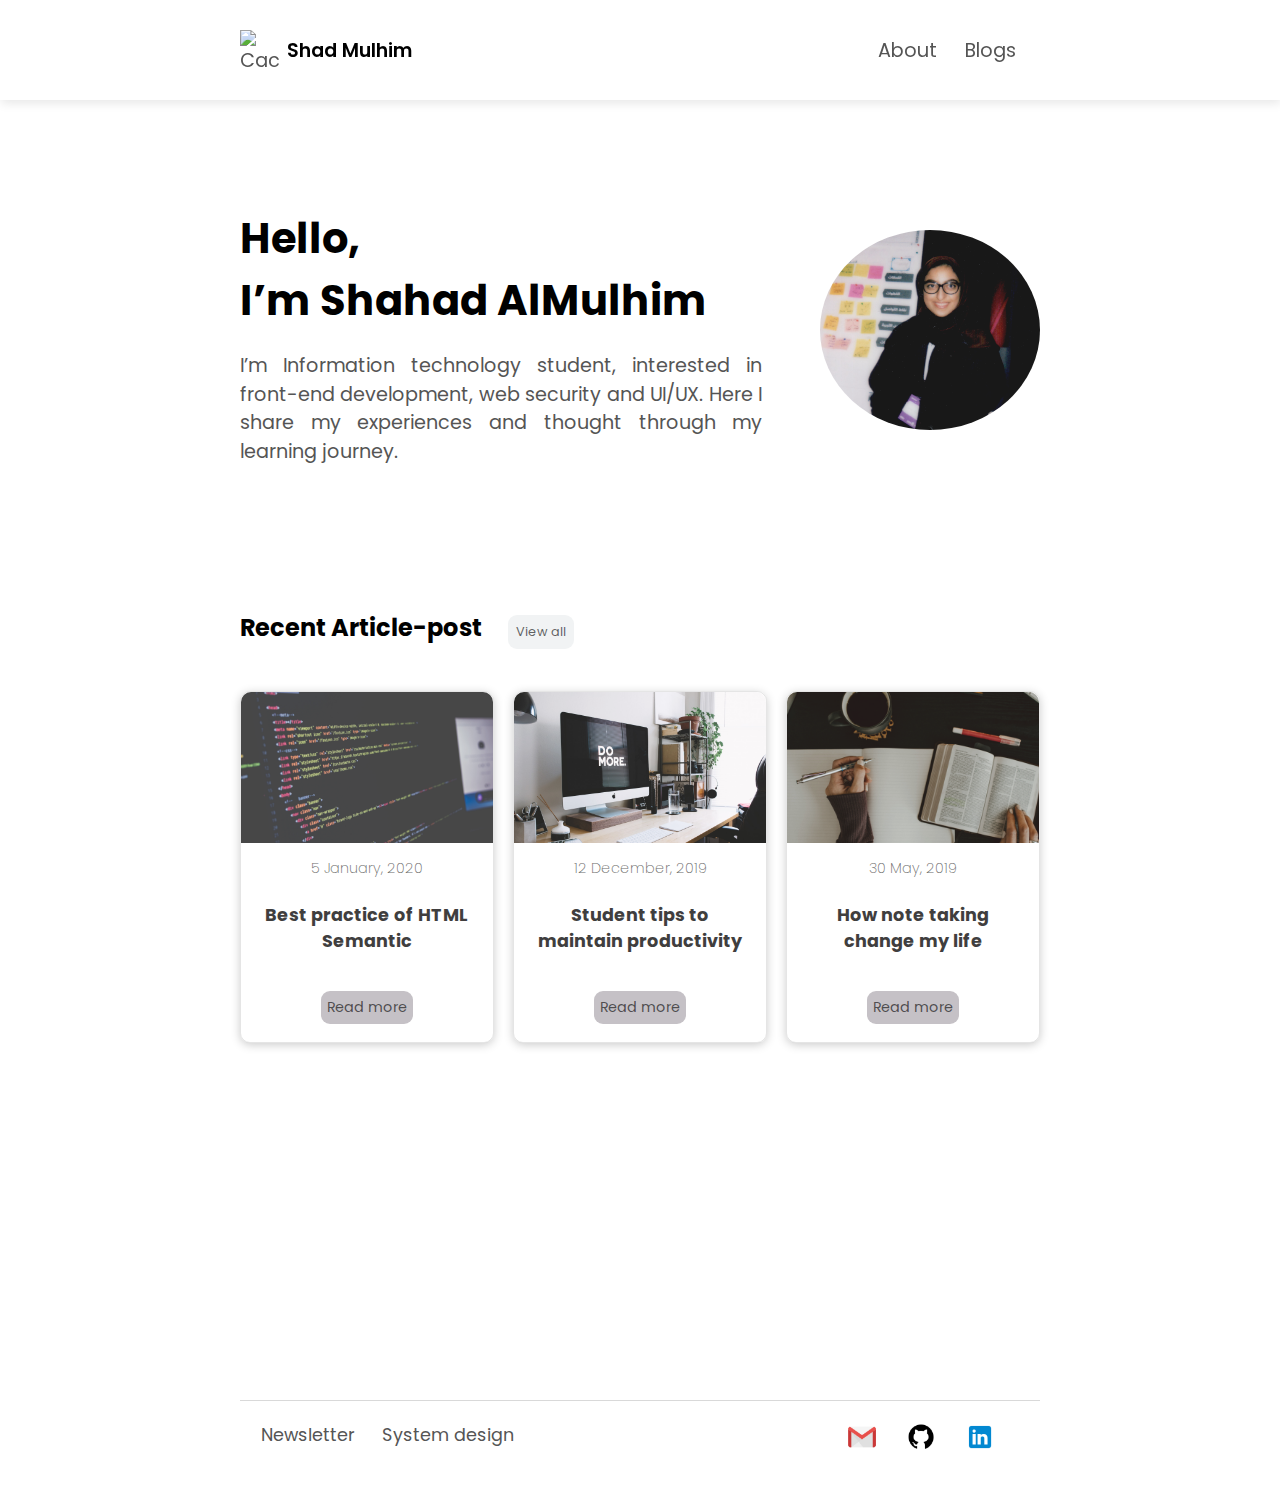
==== index.html @ e858c5f8 "change name file" ====
<!DOCTYPE html>
<html lang="en-US">
    <head>
        <meta charset="UTF-8">
        <meta name="description" content="Personal blog website">
        <meta name="viewport" content="width=device-width, initial-scale=1">
        <link rel="stylesheet" href="/Blog-Pages/homepage/Styles/Main.css">
        <link href="https://fonts.googleapis.com/css2?family=Poppins:wght@300;400;500;600&display=swap" rel="stylesheet">
        <link rel="shortcut icon" href="/Icons/cactus.png"> <!-- Icon that will present with the title name of the page -->
        <title>Shad Mulhim</title>
    </head>
    <body>
        <!-- Header section -->
        <header>
            <nav class="navbar">
                <div class="nav-container">
                    <div class="navbar-logo">
                        <a class="navbar-logo-link" href="/index.html">
                            <img class="cactus" src="https://emojipedia-us.s3.dualstack.us-west-1.amazonaws.com/thumbs/120/apple/237/cactus_1f335.png" alt="Cactus icon">
                            <span class="navbar-title"> Shad Mulhim</span>
                        </a>
                    </div>
                    <div class ="header-titles">
                        <a class="navbar-links" href="/Blog-Pages/About/About.html">About</a>
                        <a class="navbar-links" href="/Blog-Pages/Blogs/Blogs-page.html">Blogs</a>
                    </div>
                </div>
            </nav>
        </header>
        <!-- End of Header section -->
        
        <!-- Main page section -->
        <main class="main">
            <div class="container">
                <div class="main-section">
                    <div class="main-section-intro">
                        <section>
                            <h1>Hello,<br>I’m Shahad <span class="Family-name">AlMulhim</span></h1>
                            <p>I’m Information technology student, interested in front-end development, web security and UI/UX. Here I share my 
                            experiences and thought through my learning journey.</p>
                        </section>
                    </div>
                    <div class="main-section-avatar">
                        <img class="avatar" src="/Photos/shahad.png" alt="Shahad">
                    </div>
                </div>
                <div class="posts-section">
                    <section>
                        <h2>Recent Article-post
                            <a class="recent-writing-button" href="/Blog-Pages/Blogs/Blogs-page.html"> View all</a>
                        </h2>
                        <div class="blog-posts">
                            <div class="card1">
                                <div id="card1-img-background" class="card-img"></div>
                                <div class="card-content">
                                    <div class="blog-post-date">
                                        <time>5 January, 2020</time>
                                    </div>
                                    <h4 class="card-title">Best practice of HTML Semantic</h4>
                                    <a class="blog-post-button" href="/Blog-Pages/Article-post/Article-post.html"> Read more </a>
                                </div>
                            </div>
                            <div class="card2">
                                <div id="card2-img-background" class="card-img"></div>
                                <div class="card-content">
                                    <div class="blog-post-date">
                                        <time>12 December, 2019</time>
                                    </div>
                                    <h4 class="card-title">Student tips to maintain productivity</h4>
                                    <a class="blog-post-button" href="/Blog-Pages/Article-post/Article-post.html"> Read more </a>
                                </div>
                            </div>
                            <div class="card3">
                                <div id="card3-img-background" class="card-img"></div>
                                <div class="card-content">
                                    <div class="blog-post-date">
                                        <time>30 May, 2019</time>
                                    </div>
                                    <h4 class="card-title">How note taking change my life</h4>  
                                    <a class="blog-post-button" href="/Blog-Pages/Article-post/Article-post.html"> Read more </a>
                                </div>
                            </div>
                        </div>
                    </section>
                </div>
            </div>
        </main>
        <!-- End of main page section -->
        
        <!-- Footer section -->
        <footer class="footer container">
            <div>
                <a class="footer-links-title" href="/Blog-Pages/Newsletter/Blog-Newsletter.html">Newsletter</a>
                <a class="footer-links-title" href="#">System design</a>
            </div>
            <div>
                <a class="footer-links-icons" href="mailto:Shahadalmulhiim@gmail.com">
                    <img class="footer-img-icons" src="/Icons/gmail.png" alt="Gmail" target="_blank">
                </a>
                <a class="footer-links-icons" href="https://github.com/shhadr">
                    <img class="footer-img-icons" src="/Icons/github.png" alt="github" target="_blank">
                </a>
                <a class="footer-links-icons" href="https://www.linkedin.com/in/shahad-almulhim/">
                    <img class="footer-img-icons" src="/Icons/Linkedin.png" alt="Linkedin" target="_blank">
                </a>
            </div>
        </footer>
        <!-- End of footer section -->
    </body>
</html>
---- Blog-Pages/homepage/Styles/Main.css ----
/* Import css files */
@import "/Main-styles/header.css";
@import "/Blog-Pages/homepage/Styles/Post.css";
@import "/Main-styles/footer.css";


/* Global styles  */
body {
    box-sizing: border-box;
    font-family: 'Poppins', sans-serif;
    margin: 0;
    padding: 0;
}

html {
   margin:0;
   padding:0;
}


*, *:before, *:after {
    box-sizing: inherit;
    text-decoration: none;
}


main {
    margin-bottom: 20rem;
}


/* Main content */
.container {
    max-width: 800px;
    margin-left: auto;
    margin-right: auto;
}


.main-section {
    display: flex;
    align-items: center;
    line-height: 1.5;
}


.main-section-intro p {
    color: #555;
    text-align: justify;
    text-justify: inter-character;
    font-weight: 400;
}


.recent-writing-button {
    display: inline-block;
    background-color: #f1f3f4 ;
    border-radius: 9px;
    padding: 0.5rem; 
    font-size: 0.8rem;
    color: rgba(0, 0, 0, 0.62);
    margin-left: 1.3rem;
}


.recent-writing-button:hover {
    background-color: gainsboro;
    color: black;
}


/* Media query */
/* Mobile screen */
@media screen and (min-width:320px) and (max-width:600px) {
    .avatar,
    .navbar-title,
    .Family-name {
        display: none;
    }
    
    
    .main {
        margin: 11.25rem 0.7rem 0 0.7rem;
        line-height: 1.5;
    }
    
    
    .main-section h1 {
        font-size: 2.4rem ;

    }
    
    
    .main-section p {
        font-size: 1.2rem ;
    }
    
    
    .nav-container a {
        font-size: 1.2rem;
    }
    
    
    .cactus {
        margin: 0 0 0 0.7rem;
    }
    
    
    .header-titles a {
        font-size: 1.1rem;
    }
    
    
    .posts-section {
        margin-top: 5.4rem;
    }
    
    
    .footer {
        display: block;
        text-align: center;
    }
    
    
    .footer div {
        margin: 1.3rem;
    }
}


/* tablet screen */
@media (min-width:600px) and (max-width:1024px) {
    .main {
        margin: 11.25rem 0.7rem 0 0.7rem;
    }
    
    
    .main-section p {
        font-size: 1.2rem;
    }
    
    
   .cactus {
        margin-left: 0.7rem;
    }
    
    
    .avatar {
        height: 10rem;
        border-radius: 50%;
        width: 11rem;
        opacity: 0.9; 
        margin: 0 0 0 3.5rem;
    }
    
    
    .main-section-intro h1 {
        font-size: 2.5rem;
    }
    
    
    .footer div {
        margin: 1.3rem;
    }
    
    
    .footer {
        display: flex;
        justify-content: space-between;
        margin: auto;
    }
} 


@media screen and (min-width:600px) and (max-width:722px){
    .avatar {
        display: none;
    }
}


/* labtop screen */
@media screen and (min-width:1024px) and (max-width:1500px){
    .main-section-intro h1 {
        font-size: 2.6rem;
        margin-bottom: 1.2rem;
    }
    
    
    .main-section-intro p {
        font-size: 1.2rem;
        max-width: 550px;
    }
    
    
    .avatar {
        width: 220px;
        height: 200px;
        left: 962px;
        top: 274px;
        border-radius: 50%;
        opacity: 0.9;
        margin: 0 0 0 3.6rem;;
    }
    
    
    .footer {
        height: 100px;
        display: flex;
        justify-content: space-between;
        margin: auto;
    }
    
    .footer div {
        margin: 1.3rem;
    }
    
}
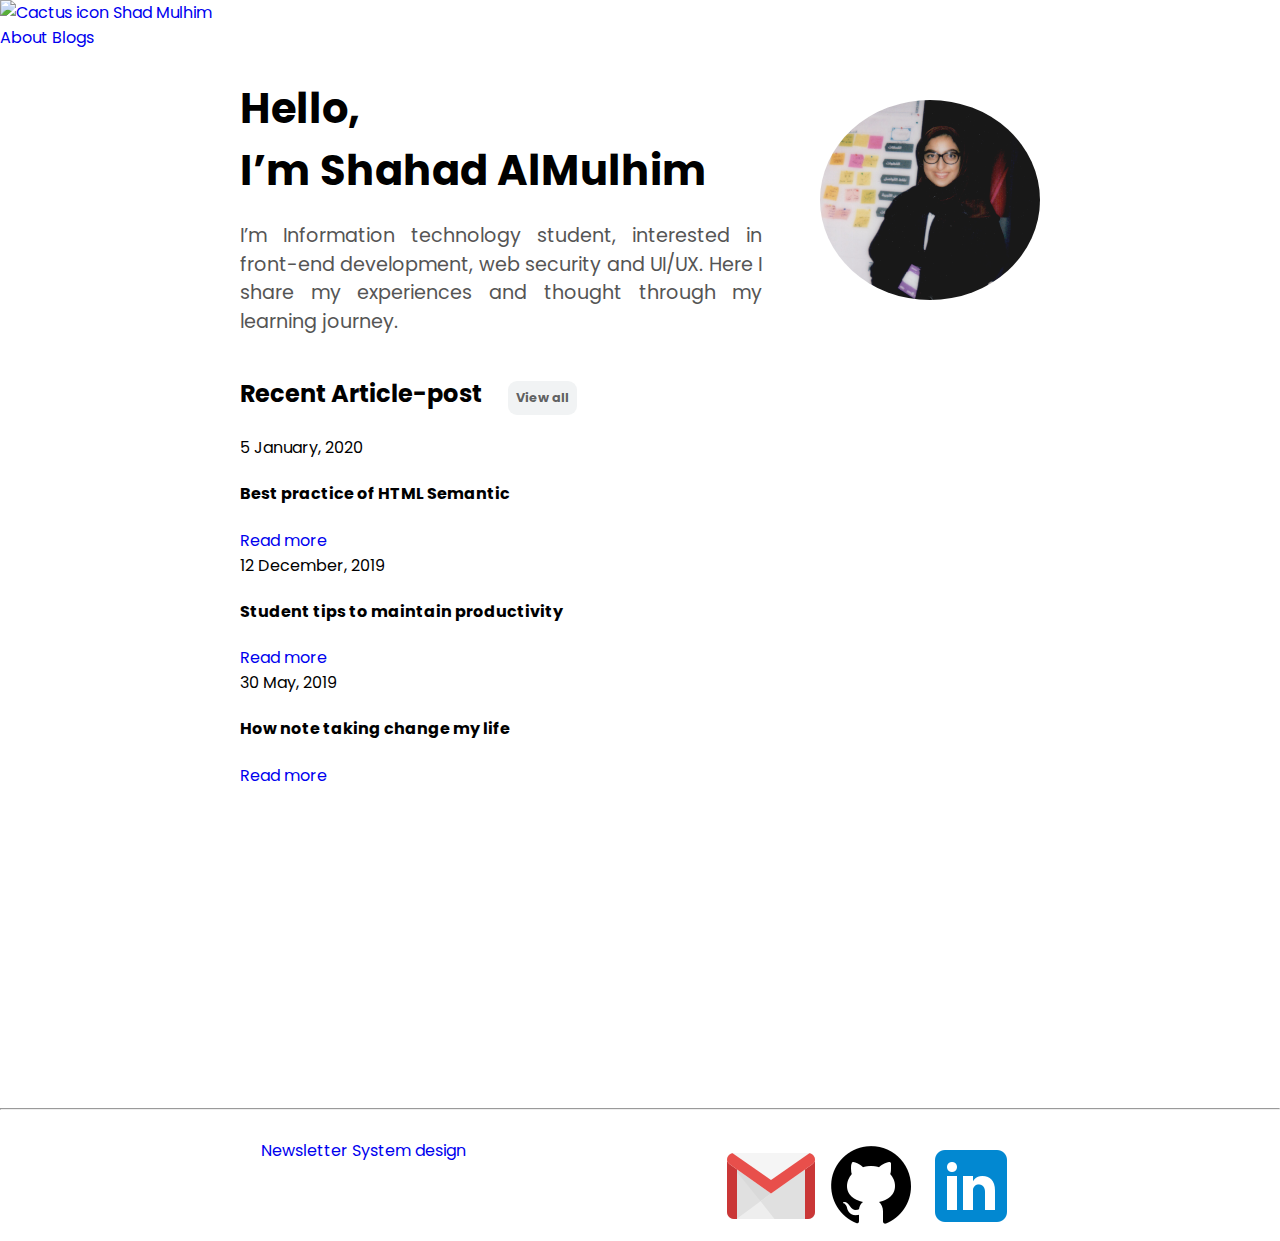
==== commit 585ede1d: "change file structure" ====
--- a/index.html
+++ b/index.html
@@ -4,9 +4,9 @@
         <meta charset="UTF-8">
         <meta name="description" content="Personal blog website">
         <meta name="viewport" content="width=device-width, initial-scale=1">
-        <link rel="stylesheet" href="/Blog-Pages/homepage/Styles/Main.css">
+        <link rel="stylesheet" type="text/css" href="./CSS/Main.css">
         <link href="https://fonts.googleapis.com/css2?family=Poppins:wght@300;400;500;600&display=swap" rel="stylesheet">
-        <link rel="shortcut icon" href="/Icons/cactus.png"> <!-- Icon that will present with the title name of the page -->
+        <link rel="shortcut icon" href="./Icons/cactus.png"> <!-- Icon that will present with the title name of the page -->
         <title>Shad Mulhim</title>
     </head>
     <body>
@@ -15,14 +15,14 @@
             <nav class="navbar">
                 <div class="nav-container">
                     <div class="navbar-logo">
-                        <a class="navbar-logo-link" href="/index.html">
+                        <a class="navbar-logo-link" href="./index.html">
                             <img class="cactus" src="https://emojipedia-us.s3.dualstack.us-west-1.amazonaws.com/thumbs/120/apple/237/cactus_1f335.png" alt="Cactus icon">
                             <span class="navbar-title"> Shad Mulhim</span>
                         </a>
                     </div>
                     <div class ="header-titles">
-                        <a class="navbar-links" href="/Blog-Pages/About/About.html">About</a>
-                        <a class="navbar-links" href="/Blog-Pages/Blogs/Blogs-page.html">Blogs</a>
+                        <a class="navbar-links" href="./Blog-Pages/About.html">About</a>
+                        <a class="navbar-links" href="./Blog-Pages/Blogs.html">Blogs</a>
                     </div>
                 </div>
             </nav>
@@ -41,13 +41,13 @@
                         </section>
                     </div>
                     <div class="main-section-avatar">
-                        <img class="avatar" src="/Photos/shahad.png" alt="Shahad">
+                        <img class="avatar" src="./Photos/shahad.png" alt="Shahad">
                     </div>
                 </div>
                 <div class="posts-section">
                     <section>
                         <h2>Recent Article-post
-                            <a class="recent-writing-button" href="/Blog-Pages/Blogs/Blogs-page.html"> View all</a>
+                            <a class="recent-writing-button" href="./Blog-Pages/Blogs.html"> View all</a>
                         </h2>
                         <div class="blog-posts">
                             <div class="card1">
@@ -57,7 +57,7 @@
                                         <time>5 January, 2020</time>
                                     </div>
                                     <h4 class="card-title">Best practice of HTML Semantic</h4>
-                                    <a class="blog-post-button" href="/Blog-Pages/Article-post/Article-post.html"> Read more </a>
+                                    <a class="blog-post-button" href="./Blog-Pages/Article.html"> Read more </a>
                                 </div>
                             </div>
                             <div class="card2">
@@ -67,7 +67,7 @@
                                         <time>12 December, 2019</time>
                                     </div>
                                     <h4 class="card-title">Student tips to maintain productivity</h4>
-                                    <a class="blog-post-button" href="/Blog-Pages/Article-post/Article-post.html"> Read more </a>
+                                    <a class="blog-post-button" href="./Blog-Pages/Article.html"> Read more </a>
                                 </div>
                             </div>
                             <div class="card3">
@@ -77,7 +77,7 @@
                                         <time>30 May, 2019</time>
                                     </div>
                                     <h4 class="card-title">How note taking change my life</h4>  
-                                    <a class="blog-post-button" href="/Blog-Pages/Article-post/Article-post.html"> Read more </a>
+                                    <a class="blog-post-button" href="./Blog-Pages/Article.html"> Read more </a>
                                 </div>
                             </div>
                         </div>
@@ -87,21 +87,23 @@
         </main>
         <!-- End of main page section -->
         
+        <hr class="line-footer">
+        
         <!-- Footer section -->
         <footer class="footer container">
             <div>
-                <a class="footer-links-title" href="/Blog-Pages/Newsletter/Blog-Newsletter.html">Newsletter</a>
+                <a class="footer-links-title" href="./Blog-Pages/Newsletter.html">Newsletter</a>
                 <a class="footer-links-title" href="#">System design</a>
             </div>
             <div>
                 <a class="footer-links-icons" href="mailto:Shahadalmulhiim@gmail.com">
-                    <img class="footer-img-icons" src="/Icons/gmail.png" alt="Gmail" target="_blank">
+                    <img class="footer-img-icons" src="./Icons/gmail.png" alt="Gmail" target="_blank">
                 </a>
                 <a class="footer-links-icons" href="https://github.com/shhadr">
-                    <img class="footer-img-icons" src="/Icons/github.png" alt="github" target="_blank">
+                    <img class="footer-img-icons" src="./Icons/github.png" alt="github" target="_blank">
                 </a>
                 <a class="footer-links-icons" href="https://www.linkedin.com/in/shahad-almulhim/">
-                    <img class="footer-img-icons" src="/Icons/Linkedin.png" alt="Linkedin" target="_blank">
+                    <img class="footer-img-icons" src="./Icons/Linkedin.png" alt="Linkedin" target="_blank">
                 </a>
             </div>
         </footer>
--- a/CSS/Main.css
+++ b/CSS/Main.css
@@ -0,0 +1,218 @@
+/* Import css files */
+@import "css/header.css";
+@import "css/Post.css";
+@import "css/footer.css";
+
+
+/* Global styles  */
+body {
+    box-sizing: border-box;
+    font-family: 'Poppins', sans-serif;
+    margin: 0;
+    padding: 0;
+}
+
+html {
+   margin:0;
+   padding:0;
+}
+
+
+*, *:before, *:after {
+    box-sizing: inherit;
+    text-decoration: none;
+}
+
+
+main {
+    margin-bottom: 20rem;
+}
+
+
+/* Main content */
+.container {
+    max-width: 800px;
+    margin-left: auto;
+    margin-right: auto;
+}
+
+
+.main-section {
+    display: flex;
+    align-items: center;
+    line-height: 1.5;
+}
+
+
+.main-section-intro p {
+    color: #555;
+    text-align: justify;
+    text-justify: inter-character;
+    font-weight: 400;
+}
+
+
+.recent-writing-button {
+    display: inline-block;
+    background-color: #f1f3f4 ;
+    border-radius: 9px;
+    padding: 0.5rem; 
+    font-size: 0.8rem;
+    color: rgba(0, 0, 0, 0.62);
+    margin-left: 1.3rem;
+}
+
+
+.recent-writing-button:hover {
+    background-color: gainsboro;
+    color: black;
+}
+
+
+/* Media query */
+/* Mobile screen */
+@media screen and (min-width:320px) and (max-width:600px) {
+    .avatar,
+    .navbar-title,
+    .Family-name {
+        display: none;
+    }
+    
+    
+    .main {
+        margin: 11.25rem 0.7rem 0 0.7rem;
+        line-height: 1.5;
+    }
+    
+    
+    .main-section h1 {
+        font-size: 2.4rem ;
+
+    }
+    
+    
+    .main-section p {
+        font-size: 1.2rem ;
+    }
+    
+    
+    .nav-container a {
+        font-size: 1.2rem;
+    }
+    
+    
+    .cactus {
+        margin: 0 0 0 0.7rem;
+    }
+    
+    
+    .header-titles a {
+        font-size: 1.1rem;
+    }
+    
+    
+    .posts-section {
+        margin-top: 5.4rem;
+    }
+    
+    
+    .footer {
+        display: block;
+        text-align: center;
+    }
+    
+    
+    .footer div {
+        margin: 1.3rem;
+    }
+}
+
+
+/* tablet screen */
+@media (min-width:600px) and (max-width:1024px) {
+    .main {
+        margin: 11.25rem 0.7rem 0 0.7rem;
+    }
+    
+    
+    .main-section p {
+        font-size: 1.2rem;
+    }
+    
+    
+   .cactus {
+        margin-left: 0.7rem;
+    }
+    
+    
+    .avatar {
+        height: 10rem;
+        border-radius: 50%;
+        width: 11rem;
+        opacity: 0.9; 
+        margin: 0 0 0 3.5rem;
+    }
+    
+    
+    .main-section-intro h1 {
+        font-size: 2.5rem;
+    }
+    
+    
+    .footer div {
+        margin: 1.3rem;
+    }
+    
+    
+    .footer {
+        display: flex;
+        justify-content: space-between;
+        margin: auto;
+    }
+} 
+
+
+@media screen and (min-width:600px) and (max-width:722px){
+    .avatar {
+        display: none;
+    }
+}
+
+
+/* labtop screen */
+@media screen and (min-width:1024px) and (max-width:1500px){
+    .main-section-intro h1 {
+        font-size: 2.6rem;
+        margin-bottom: 1.2rem;
+    }
+    
+    
+    .main-section-intro p {
+        font-size: 1.2rem;
+        max-width: 550px;
+    }
+    
+    
+    .avatar {
+        width: 220px;
+        height: 200px;
+        left: 962px;
+        top: 274px;
+        border-radius: 50%;
+        opacity: 0.9;
+        margin: 0 0 0 3.6rem;;
+    }
+    
+    
+    .footer {
+        height: 100px;
+        display: flex;
+        justify-content: space-between;
+        margin: auto;
+    }
+    
+    .footer div {
+        margin: 1.3rem;
+    }
+    
+}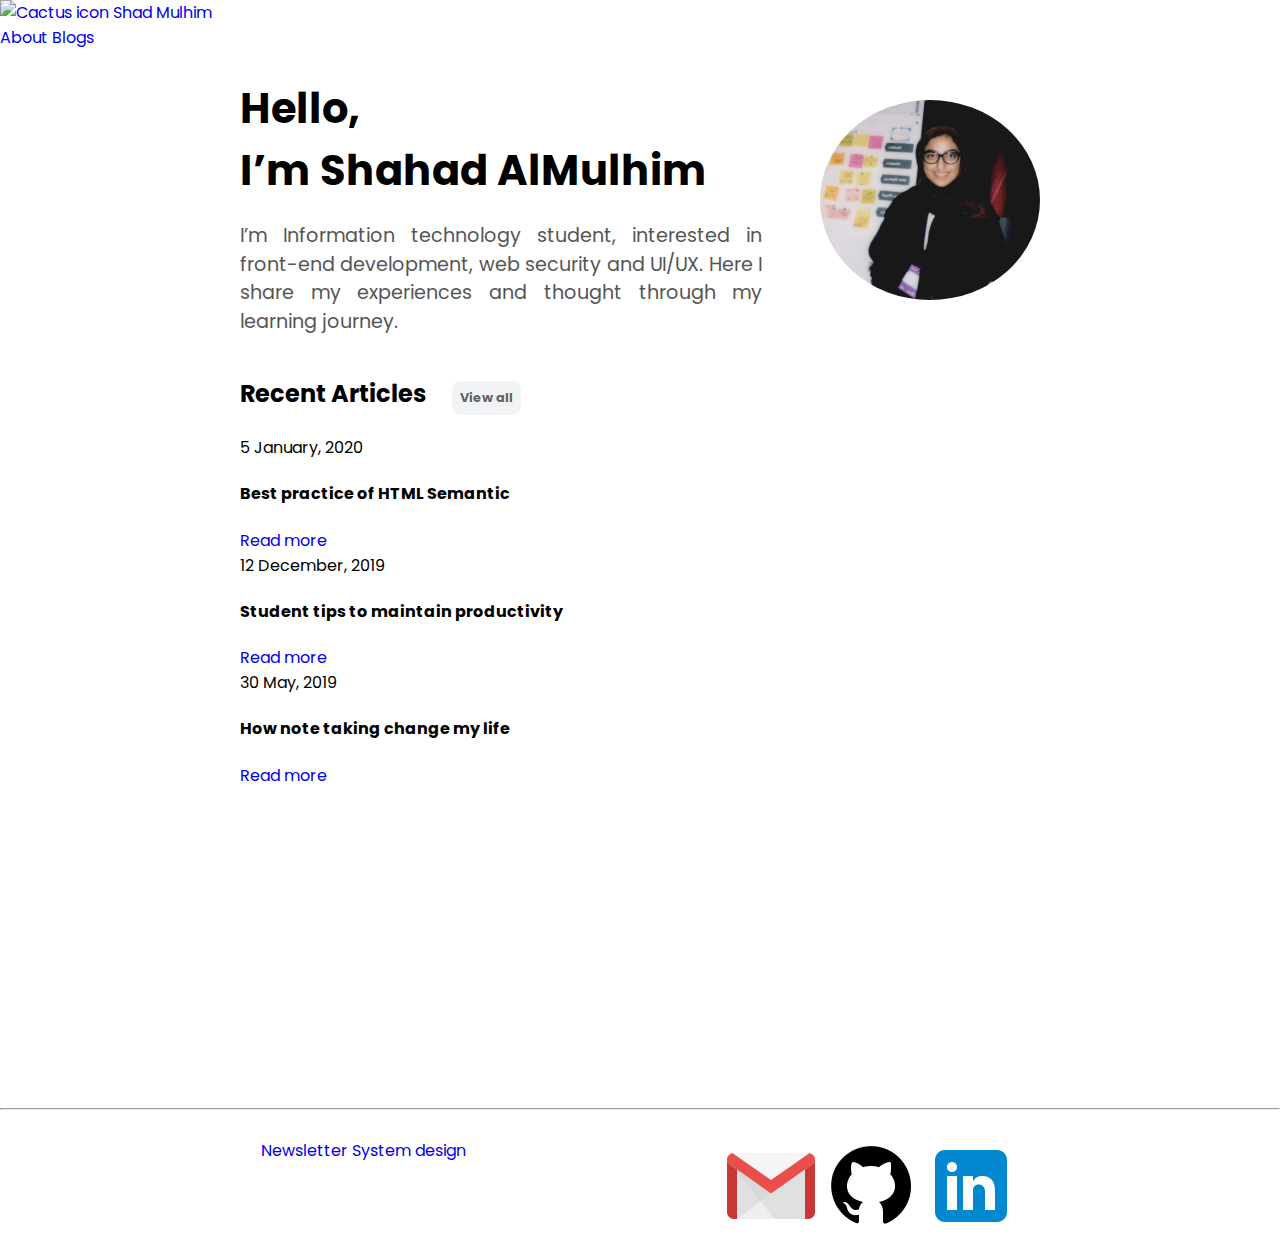
==== commit a579550f: "style: change styles in css" ====
--- a/index.html
+++ b/index.html
@@ -6,17 +6,19 @@
         <meta name="viewport" content="width=device-width, initial-scale=1">
         <link rel="stylesheet" type="text/css" href="./CSS/Main.css">
         <link href="https://fonts.googleapis.com/css2?family=Poppins:wght@300;400;500;600&display=swap" rel="stylesheet">
-        <link rel="shortcut icon" href="./Icons/cactus.png"> <!-- Icon that will present with the title name of the page -->
+        <link rel="shortcut icon" href="./Icons/cactus.png"> <!-- Icon that will appear with the title name of the page -->
         <title>Shad Mulhim</title>
     </head>
     <body>
+        
         <!-- Header section -->
         <header>
             <nav class="navbar">
                 <div class="nav-container">
                     <div class="navbar-logo">
                         <a class="navbar-logo-link" href="./index.html">
-                            <img class="cactus" src="https://emojipedia-us.s3.dualstack.us-west-1.amazonaws.com/thumbs/120/apple/237/cactus_1f335.png" alt="Cactus icon">
+                            <img class="cactus" src="https://emojipedia-us.s3.dualstack.us-west-1.amazonaws.com/thumbs/120/apple/237/cactus_1f335.png" 
+                            alt="Cactus icon">
                             <span class="navbar-title"> Shad Mulhim</span>
                         </a>
                     </div>
@@ -34,9 +36,10 @@
             <div class="container">
                 <div class="main-section">
                     <div class="main-section-intro">
-                        <section>
+                        <section class="brief-about-me">
                             <h1>Hello,<br>I’m Shahad <span class="Family-name">AlMulhim</span></h1>
-                            <p>I’m Information technology student, interested in front-end development, web security and UI/UX. Here I share my 
+                            <p>I’m Information technology student, interested in front-end development, 
+                            web security and UI/UX. Here I share my 
                             experiences and thought through my learning journey.</p>
                         </section>
                     </div>
@@ -45,8 +48,8 @@
                     </div>
                 </div>
                 <div class="posts-section">
-                    <section>
-                        <h2>Recent Article-post
+                    <section class="Articles">
+                        <h2>Recent Articles
                             <a class="recent-writing-button" href="./Blog-Pages/Blogs.html"> View all</a>
                         </h2>
                         <div class="blog-posts">
@@ -87,7 +90,7 @@
         </main>
         <!-- End of main page section -->
         
-        <hr class="line-footer">
+        <hr class="line-footer"> <!-- line breaker for footer -->
         
         <!-- Footer section -->
         <footer class="footer container">
@@ -96,17 +99,18 @@
                 <a class="footer-links-title" href="#">System design</a>
             </div>
             <div>
-                <a class="footer-links-icons" href="mailto:Shahadalmulhiim@gmail.com">
-                    <img class="footer-img-icons" src="./Icons/gmail.png" alt="Gmail" target="_blank">
+                <a class="footer-links-icons" href="mailto:Shahadalmulhiim@gmail.com" target="_blank">
+                    <img class="footer-img-icons" src="./Icons/gmail.png" alt="Gmail">
                 </a>
-                <a class="footer-links-icons" href="https://github.com/shhadr">
-                    <img class="footer-img-icons" src="./Icons/github.png" alt="github" target="_blank">
+                <a class="footer-links-icons" href="https://github.com/shhadr" target="_blank">
+                    <img class="footer-img-icons" src="./Icons/github.png" alt="github">
                 </a>
-                <a class="footer-links-icons" href="https://www.linkedin.com/in/shahad-almulhim/">
-                    <img class="footer-img-icons" src="./Icons/Linkedin.png" alt="Linkedin" target="_blank">
+                <a class="footer-links-icons" href="https://www.linkedin.com/in/shahad-almulhim/" target="_blank">
+                    <img class="footer-img-icons" src="./Icons/Linkedin.png" alt="Linkedin">
                 </a>
             </div>
         </footer>
         <!-- End of footer section -->
+        
     </body>
 </html>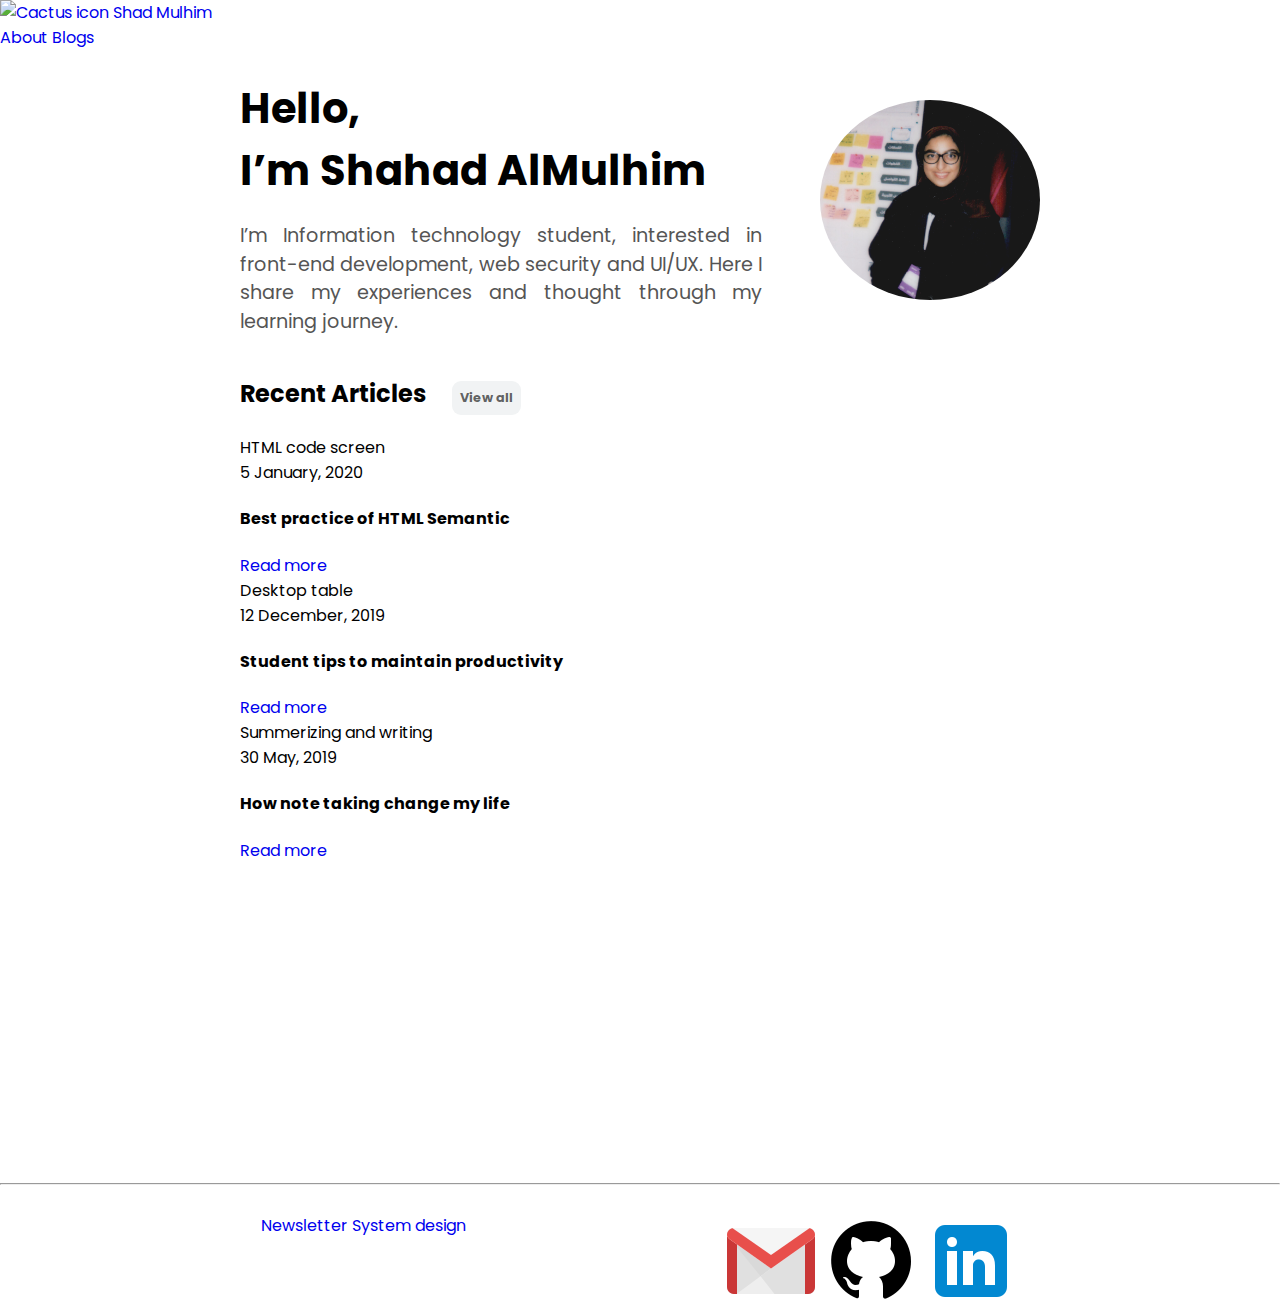
==== commit 0a95ca25: "Modifications" ====
--- a/index.html
+++ b/index.html
@@ -55,6 +55,7 @@
                         <div class="blog-posts">
                             <div class="card1">
                                 <div id="card1-img-background" class="card-img"></div>
+                                <figcaption>HTML code screen</figcaption>
                                 <div class="card-content">
                                     <div class="blog-post-date">
                                         <time>5 January, 2020</time>
@@ -65,6 +66,7 @@
                             </div>
                             <div class="card2">
                                 <div id="card2-img-background" class="card-img"></div>
+                                <figcaption>Desktop table</figcaption>
                                 <div class="card-content">
                                     <div class="blog-post-date">
                                         <time>12 December, 2019</time>
@@ -75,6 +77,7 @@
                             </div>
                             <div class="card3">
                                 <div id="card3-img-background" class="card-img"></div>
+                                <figcaption>Summerizing and writing</figcaption>
                                 <div class="card-content">
                                     <div class="blog-post-date">
                                         <time>30 May, 2019</time>
